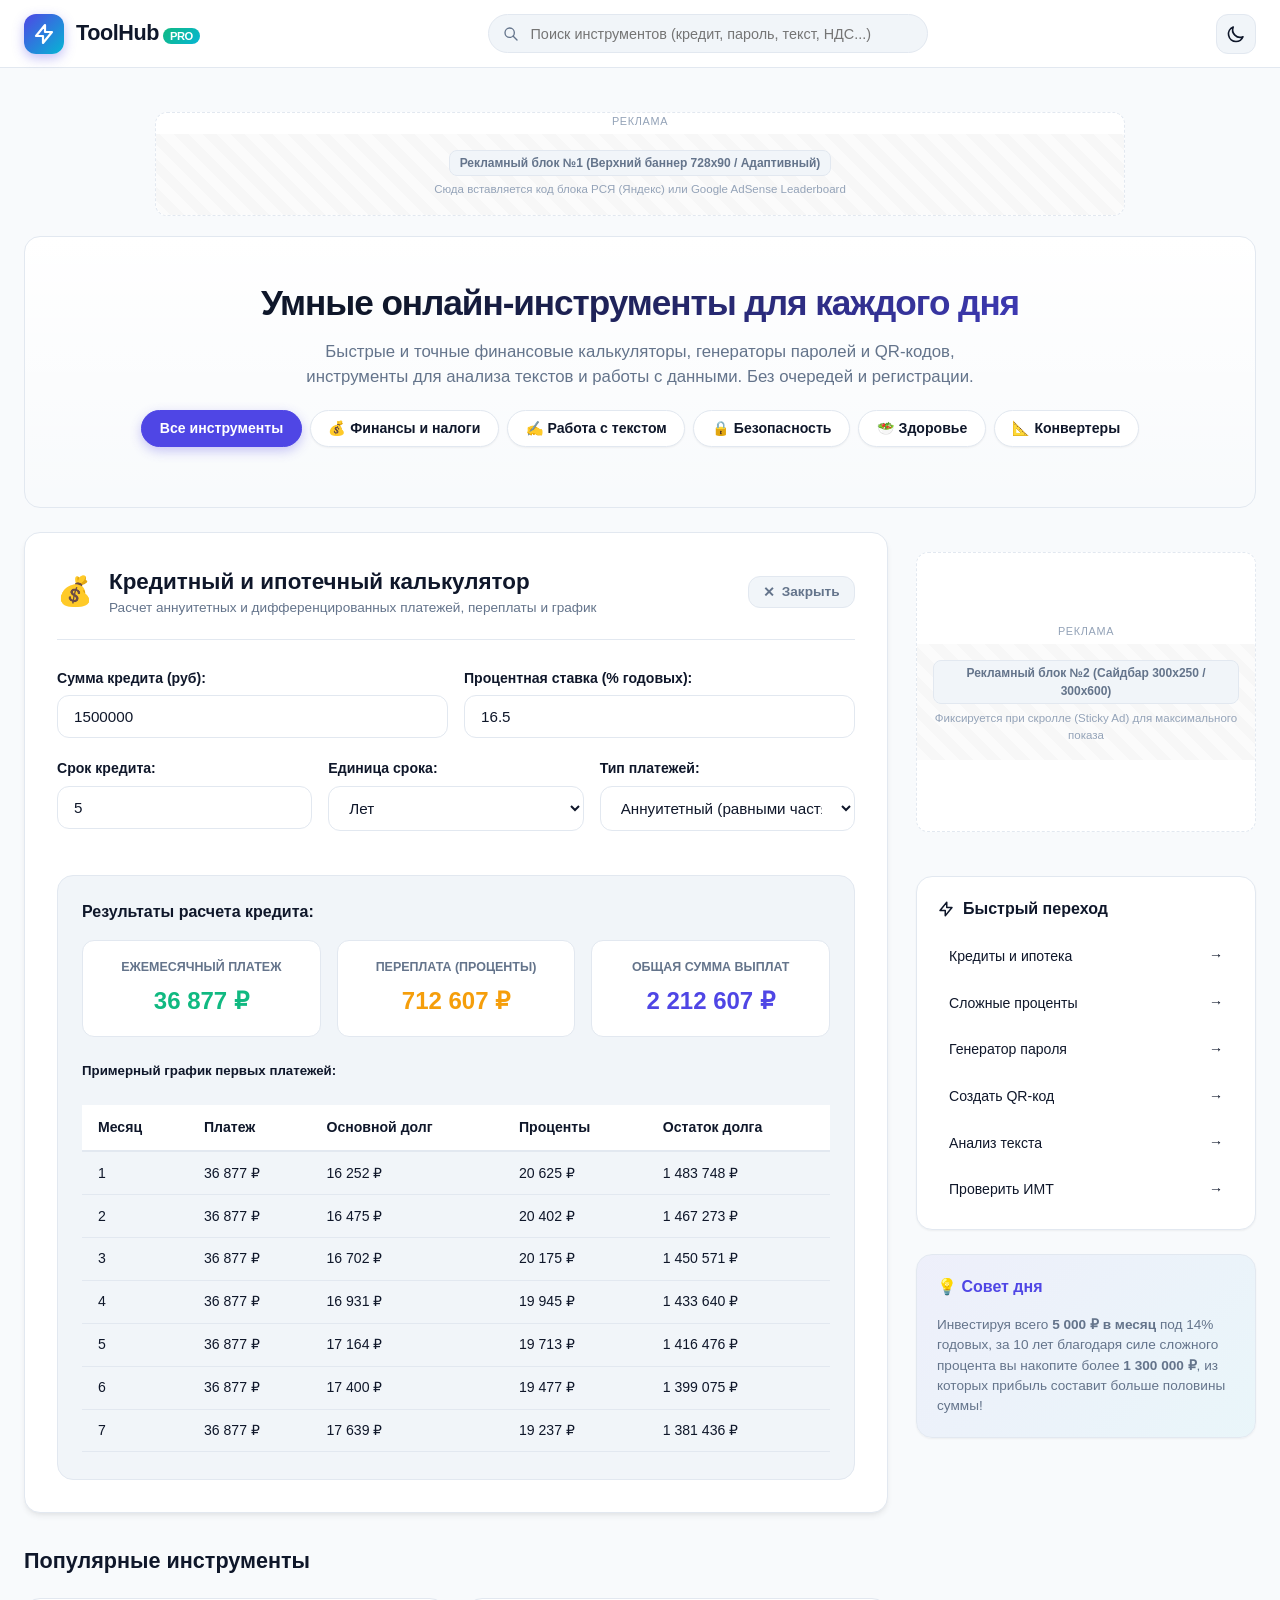
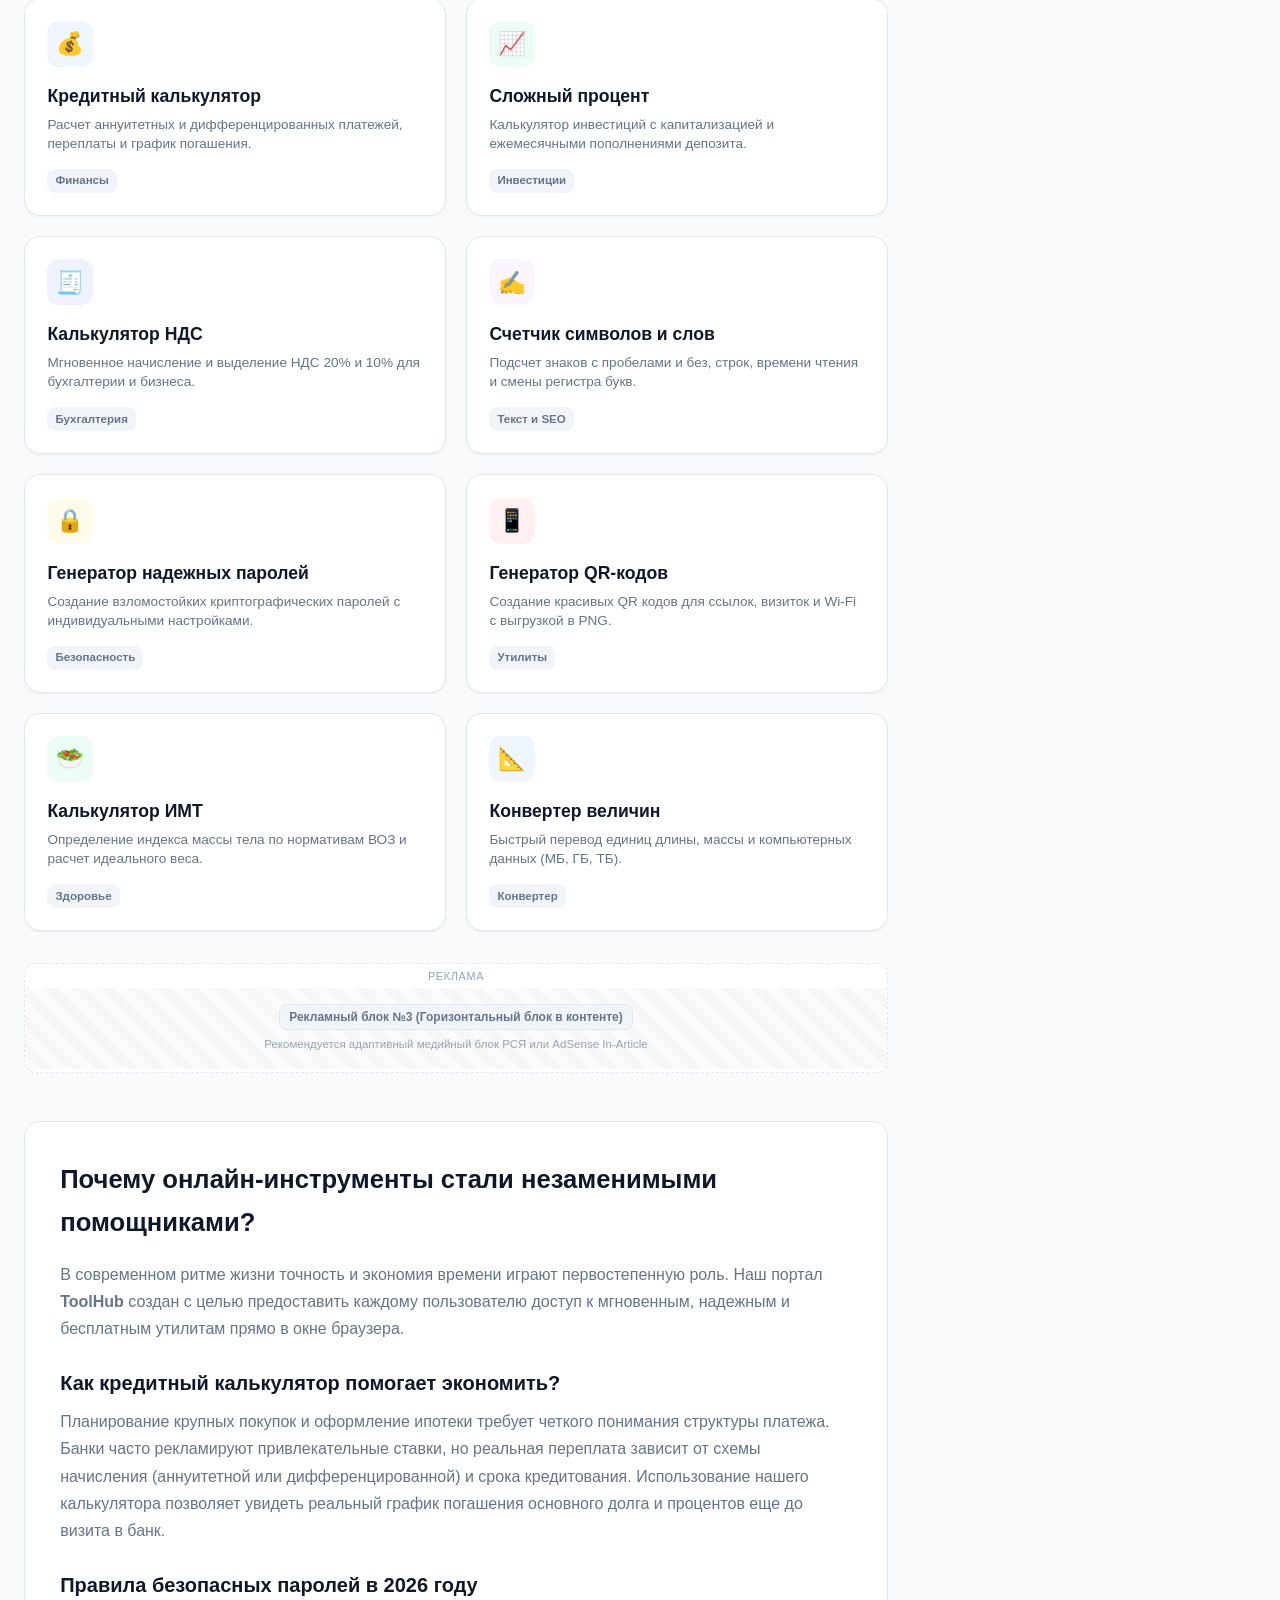
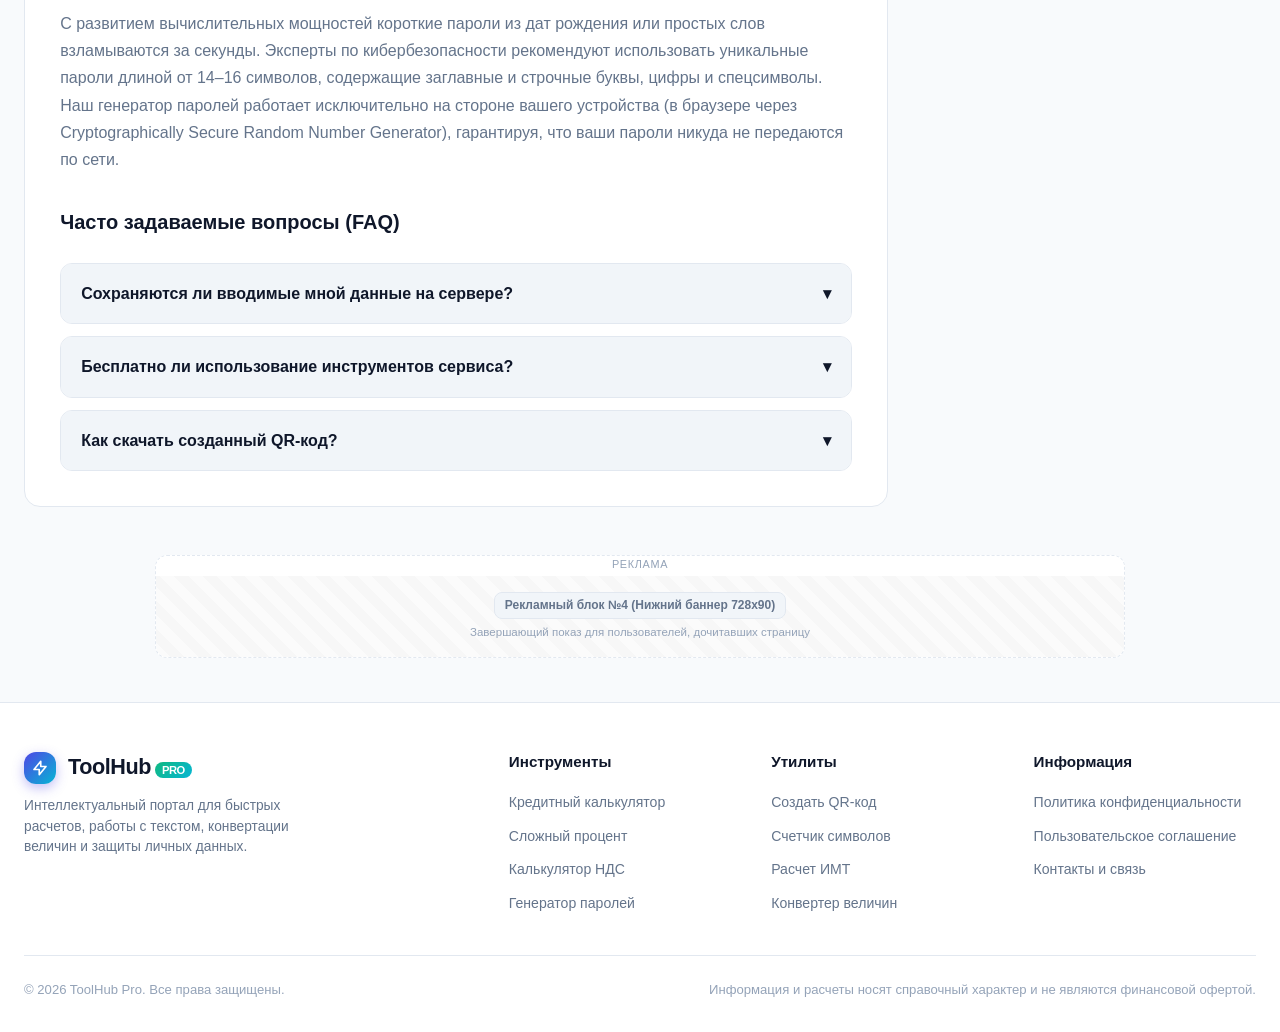
==== index.html @ 32dea30b "Initial commit: ToolHub Pro website" ====
<!DOCTYPE html>
<html lang="ru" data-theme="light">
<head>
  <meta charset="UTF-8">
  <meta name="viewport" content="width=device-width, initial-scale=1.0">
  <title>ToolHub — Полезные онлайн калькуляторы и инструменты бесплатно</title>
  <meta name="description" content="Универсальный портал бесплатных онлайн-инструментов: кредитный калькулятор, сложный процент, расчет НДС, генератор надежных паролей, QR-код онлайн, подсчет символов и слов, калькулятор ИМТ.">
  <meta name="keywords" content="онлайн калькулятор, кредитный калькулятор, генератор паролей, подсчет символов, qr код онлайн, расчет ндс, сложный процент">
  <link rel="canonical" href="https://yourdomain.com/">
  
  <!-- Open Graph / Соцсети -->
  <meta property="og:type" content="website">
  <meta property="og:title" content="ToolHub — Полезные онлайн калькуляторы и инструменты">
  <meta property="og:description" content="Все популярные инструменты и калькуляторы в одном месте. Быстро, точно и без рекламы на весь экран.">
  <meta property="og:url" content="https://yourdomain.com/">

  <!-- Стили -->
  <link rel="stylesheet" href="css/style.css">

  <!-- ======================================================================
       РЕКЛАМНЫЙ КОД (ВСТАВЛЯЕТСЯ В HEAD):
       Пример для Google AdSense:
       <script async src="https://pagead2.googlesyndication.com/pagead/js/adsbygoogle.js?client=ca-pub-XXXXXXXXXXXXXXXX" crossorigin="anonymous"></script>

       Пример для Рекламной сети Яндекса (РСЯ):
       <script>window.yaContextCb=window.yaContextCb||[]</script>
       <script src="https://yandex.ru/ads/system/context.js" async></script>
       ====================================================================== -->
</head>
<body>

  <!-- ======================================================================
       ШАПКА САЙТА (HEADER)
       ====================================================================== -->
  <header class="site-header">
    <div class="header-container">
      <a href="index.html" class="brand">
        <div class="brand-icon">
          <svg width="24" height="24" fill="none" stroke="currentColor" stroke-width="2.2" viewBox="0 0 24 24">
            <path stroke-linecap="round" stroke-linejoin="round" d="M13 10V3L4 14h7v7l9-11h-7z"/>
          </svg>
        </div>
        <div>ToolHub<span class="badge-pro">PRO</span></div>
      </a>

      <!-- Поисковая строка -->
      <div class="search-bar">
        <svg fill="none" stroke="currentColor" viewBox="0 0 24 24">
          <path stroke-linecap="round" stroke-linejoin="round" stroke-width="2" d="M21 21l-6-6m2-5a7 7 0 11-14 0 7 7 0 0114 0z"/>
        </svg>
        <input type="text" id="toolSearchInput" placeholder="Поиск инструментов (кредит, пароль, текст, НДС...)" aria-label="Поиск по инструментам">
      </div>

      <!-- Действия: переключатель тем -->
      <div class="header-actions">
        <button id="themeToggle" class="btn-icon" aria-label="Переключить тему оформления">
          <svg width="20" height="20" fill="none" stroke="currentColor" viewBox="0 0 24 24">
            <path stroke-linecap="round" stroke-linejoin="round" stroke-width="2" d="M20.354 15.354A9 9 0 018.646 3.646 9.003 9.003 0 0012 21a9.003 9.003 0 008.354-5.646z"/>
          </svg>
        </button>
      </div>
    </div>
  </header>

  <!-- ======================================================================
       ГЛАВНАЯ ОБЛАСТЬ
       ====================================================================== -->
  <main class="main-wrapper">

    <!-- ==================================================================
         РЕКЛАМНОЕ МЕСТО №1: ВЕРХНИЙ БАННЕР (LEADERBOARD 728x90 / АДАПТИВНЫЙ)
         Один из самых доходных баннеров для десктопа и планшетов
         ================================================================== -->
    <div class="ad-slot ad-leaderboard">
      <span class="ad-label">Реклама</span>
      <div class="ad-placeholder">
        <span class="ad-placeholder-badge">Рекламный блок №1 (Верхний баннер 728x90 / Адаптивный)</span>
        <small>Сюда вставляется код блока РСЯ (Яндекс) или Google AdSense Leaderboard</small>
        <!-- 
        ВСТАВЬТЕ ВАШ КОД БАННЕРА ЗДЕСЬ:
        Пример для РСЯ:
        <div id="yandex_rtb_R-A-123456-1"></div>
        <script>
        window.yaContextCb.push(()=>{
            Ya.Context.AdvManager.render({
                renderTo: 'yandex_rtb_R-A-123456-1',
                blockId: 'R-A-123456-1'
            })
        })
        </script>
        -->
      </div>
    </div>

    <!-- Приветственный блок -->
    <section class="hero-banner">
      <h1>Умные онлайн-инструменты для каждого дня</h1>
      <p>Быстрые и точные финансовые калькуляторы, генераторы паролей и QR-кодов, инструменты для анализа текстов и работы с данными. Без очередей и регистрации.</p>
      
      <!-- Фильтры по категориям -->
      <div class="category-nav">
        <button class="cat-pill active" data-cat="all">Все инструменты</button>
        <button class="cat-pill" data-cat="finance">💰 Финансы и налоги</button>
        <button class="cat-pill" data-cat="text">✍️ Работа с текстом</button>
        <button class="cat-pill" data-cat="security">🔒 Безопасность</button>
        <button class="cat-pill" data-cat="health">🥗 Здоровье</button>
        <button class="cat-pill" data-cat="converters">📐 Конвертеры</button>
      </div>
    </section>

    <!-- Основная сетка: Контентная часть + Сайдбар -->
    <div class="layout-grid">
      
      <!-- Левая колонка: Каталог инструментов и активный рабочий экран -->
      <section class="content-column">

        <!-- ==============================================================
             РАБОЧАЯ ОБЛАСТЬ АКТИВНОГО ИНСТРУМЕНТА (ИНТЕРАКТИВНЫЙ ВИДЖЕТ)
             ============================================================== -->
        <div id="activeToolWorkspace" class="active-tool-workspace">
          <div class="workspace-header">
            <div class="workspace-title-group">
              <span id="activeToolIcon" style="font-size: 1.8rem;">⚙️</span>
              <div>
                <h2 id="activeToolTitle" style="font-size: 1.4rem; font-weight: 800;">Интерактивный инструмент</h2>
                <p id="activeToolSubtitle" style="font-size: 0.85rem; color: var(--text-muted);">Внесите параметры для мгновенного расчета</p>
              </div>
            </div>
            <button id="btnCloseTool" class="btn-close-tool" title="Закрыть панель">
              <span>✕</span> Закрыть
            </button>
          </div>

          <!-- ВИД 1: Кредитный и ипотечный калькулятор -->
          <div id="view-loan" class="tool-view" style="display: none;">
            <form id="loanForm" onsubmit="return false;">
              <div class="input-row">
                <div class="form-group">
                  <label class="form-label" for="loanAmount">Сумма кредита (руб):</label>
                  <input type="number" id="loanAmount" class="form-input" value="1500000" min="10000" step="10000">
                </div>
                <div class="form-group">
                  <label class="form-label" for="loanRate">Процентная ставка (% годовых):</label>
                  <input type="number" id="loanRate" class="form-input" value="16.5" min="0.1" max="100" step="0.1">
                </div>
              </div>
              <div class="input-row">
                <div class="form-group">
                  <label class="form-label" for="loanTerm">Срок кредита:</label>
                  <input type="number" id="loanTerm" class="form-input" value="5" min="1" max="50">
                </div>
                <div class="form-group">
                  <label class="form-label" for="loanTermType">Единица срока:</label>
                  <select id="loanTermType" class="form-select">
                    <option value="years">Лет</option>
                    <option value="months">Месяцев</option>
                  </select>
                </div>
                <div class="form-group">
                  <label class="form-label" for="loanType">Тип платежей:</label>
                  <select id="loanType" class="form-select">
                    <option value="annuity">Аннуитетный (равными частями)</option>
                    <option value="diff">Дифференцированный (на убывание)</option>
                  </select>
                </div>
              </div>
            </form>

            <div class="result-box">
              <h4 style="font-weight: 700;">Результаты расчета кредита:</h4>
              <div class="result-stat-grid">
                <div class="stat-card">
                  <div class="stat-label">Ежемесячный платеж</div>
                  <div class="stat-value highlight-green" id="loanResMonthly">0 ₽</div>
                </div>
                <div class="stat-card">
                  <div class="stat-label">Переплата (проценты)</div>
                  <div class="stat-value highlight-amber" id="loanResOverpayment">0 ₽</div>
                </div>
                <div class="stat-card">
                  <div class="stat-label">Общая сумма выплат</div>
                  <div class="stat-value" id="loanResTotal">0 ₽</div>
                </div>
              </div>

              <!-- Таблица графика выплат -->
              <h5 style="margin-top: 1.5rem; font-weight: 700;">Примерный график первых платежей:</h5>
              <div class="table-responsive">
                <table class="custom-table">
                  <thead>
                    <tr>
                      <th>Месяц</th>
                      <th>Платеж</th>
                      <th>Основной долг</th>
                      <th>Проценты</th>
                      <th>Остаток долга</th>
                    </tr>
                  </thead>
                  <tbody id="loanScheduleBody"></tbody>
                </table>
              </div>
            </div>
          </div>

          <!-- ВИД 2: Калькулятор сложного процента -->
          <div id="view-compound" class="tool-view" style="display: none;">
            <form id="compoundForm" onsubmit="return false;">
              <div class="input-row">
                <div class="form-group">
                  <label class="form-label" for="compInitial">Начальный депозит (руб):</label>
                  <input type="number" id="compInitial" class="form-input" value="100000" min="0" step="5000">
                </div>
                <div class="form-group">
                  <label class="form-label" for="compMonthly">Ежемесячное пополнение (руб):</label>
                  <input type="number" id="compMonthly" class="form-input" value="10000" min="0" step="1000">
                </div>
              </div>
              <div class="input-row">
                <div class="form-group">
                  <label class="form-label" for="compRate">Доходность (% годовых):</label>
                  <input type="number" id="compRate" class="form-input" value="14" min="0.1" max="100" step="0.5">
                </div>
                <div class="form-group">
                  <label class="form-label" for="compYears">Срок инвестирования (лет):</label>
                  <input type="number" id="compYears" class="form-input" value="5" min="1" max="40">
                </div>
              </div>
            </form>

            <div class="result-box">
              <h4 style="font-weight: 700;">Прогноз роста капитала:</h4>
              <div class="result-stat-grid">
                <div class="stat-card">
                  <div class="stat-label">Итоговый капитал</div>
                  <div class="stat-value highlight-green" id="compResTotal">0 ₽</div>
                </div>
                <div class="stat-card">
                  <div class="stat-label">Вложено своих денег</div>
                  <div class="stat-value" id="compResInvested">0 ₽</div>
                </div>
                <div class="stat-card">
                  <div class="stat-label">Доход от процентов</div>
                  <div class="stat-value highlight-amber" id="compResInterest">0 ₽</div>
                </div>
              </div>
            </div>
          </div>

          <!-- ВИД 3: Калькулятор НДС -->
          <div id="view-vat" class="tool-view" style="display: none;">
            <form id="vatForm" onsubmit="return false;">
              <div class="input-row">
                <div class="form-group">
                  <label class="form-label" for="vatAmount">Сумма (руб):</label>
                  <input type="number" id="vatAmount" class="form-input" value="100000" min="1" step="1000">
                </div>
                <div class="form-group">
                  <label class="form-label" for="vatRate">Ставка НДС:</label>
                  <select id="vatRate" class="form-select">
                    <option value="20">20% (Стандартная ставка в РФ)</option>
                    <option value="10">10% (Льготная ставка)</option>
                  </select>
                </div>
              </div>
              <div class="checkbox-group">
                <label class="custom-checkbox">
                  <input type="radio" name="vatMode" value="add" checked> Начислить НДС на сумму
                </label>
                <label class="custom-checkbox">
                  <input type="radio" name="vatMode" value="extract"> Выделить НДС из суммы
                </label>
              </div>
            </form>

            <div class="result-box">
              <h4 style="font-weight: 700;">Расчет НДС:</h4>
              <div class="result-stat-grid">
                <div class="stat-card">
                  <div class="stat-label">Сумма НДС</div>
                  <div class="stat-value highlight-amber" id="vatResVat">0 ₽</div>
                </div>
                <div class="stat-card">
                  <div class="stat-label">Сумма без НДС</div>
                  <div class="stat-value" id="vatResNet">0 ₽</div>
                </div>
                <div class="stat-card">
                  <div class="stat-label">Итого с НДС</div>
                  <div class="stat-value highlight-green" id="vatResGross">0 ₽</div>
                </div>
              </div>
            </div>
          </div>

          <!-- ВИД 4: Анализ и форматирование текста -->
          <div id="view-text" class="tool-view" style="display: none;">
            <div class="form-group">
              <label class="form-label" for="textInput">Введите или вставьте текст:</label>
              <textarea id="textInput" class="form-textarea" rows="7" placeholder="Начните печатать или вставьте любой текст для подсчета символов, слов и анализа..."></textarea>
            </div>
            <div style="display: flex; gap: 0.5rem; flex-wrap: wrap; margin-bottom: 1.25rem;">
              <button class="btn-secondary" id="btnTextUpper">В ВЕРХНИЙ РЕГИСТР</button>
              <button class="btn-secondary" id="btnTextLower">в нижний регистр</button>
              <button class="btn-secondary" id="btnTextCapitalize">С Заглавной Буквы</button>
              <button class="btn-secondary" id="btnTextClean">Удалить лишние пробелы</button>
              <button class="btn-primary" id="btnTextCopy">Копировать текст</button>
            </div>

            <div class="result-box">
              <h4 style="font-weight: 700;">Статистика текста в реальном времени:</h4>
              <div class="result-stat-grid">
                <div class="stat-card">
                  <div class="stat-label">Символов (с пробелами)</div>
                  <div class="stat-value" id="statChars">0</div>
                </div>
                <div class="stat-card">
                  <div class="stat-label">Символов (без пробелов)</div>
                  <div class="stat-value highlight-green" id="statCharsNoSpace">0</div>
                </div>
                <div class="stat-card">
                  <div class="stat-label">Количество слов</div>
                  <div class="stat-value highlight-amber" id="statWords">0</div>
                </div>
                <div class="stat-card">
                  <div class="stat-label">Количество строк</div>
                  <div class="stat-value" id="statLines">0</div>
                </div>
                <div class="stat-card">
                  <div class="stat-label">Предложений</div>
                  <div class="stat-value" id="statSentences">0</div>
                </div>
                <div class="stat-card">
                  <div class="stat-label">Время на чтение</div>
                  <div class="stat-value" id="statReadTime">0 мин</div>
                </div>
              </div>
            </div>
          </div>

          <!-- ВИД 5: Генератор безопасных паролей -->
          <div id="view-password" class="tool-view" style="display: none;">
            <div class="form-group">
              <label class="form-label">Длина пароля: <span id="passLengthVal" style="font-weight: 800; color: var(--primary);">16</span> символов</label>
              <input type="range" id="passLength" class="form-range" min="6" max="32" value="16">
            </div>

            <div class="checkbox-group" id="passOptions">
              <label class="custom-checkbox">
                <input type="checkbox" id="passUpper" checked> Прописные буквы (A-Z)
              </label>
              <label class="custom-checkbox">
                <input type="checkbox" id="passLower" checked> Строчные буквы (a-z)
              </label>
              <label class="custom-checkbox">
                <input type="checkbox" id="passDigits" checked> Цифры (0-9)
              </label>
              <label class="custom-checkbox">
                <input type="checkbox" id="passSymbols" checked> Спецсимволы (!@#$%^&*)
              </label>
              <label class="custom-checkbox">
                <input type="checkbox" id="passAvoidSimilar" checked> Исключать похожие (0, O, l, 1, I)
              </label>
            </div>

            <div class="form-group" style="margin-top: 1.5rem;">
              <label class="form-label">Сгенерированный пароль:</label>
              <div style="display: flex; gap: 0.5rem;">
                <input type="text" id="passResult" class="form-input" readonly style="font-family: var(--font-mono); font-size: 1.1rem; font-weight: 700; letter-spacing: 0.05em;">
                <button class="btn-primary" id="btnCopyPass" title="Копировать">Копировать</button>
                <button class="btn-secondary" id="btnGeneratePass" title="Обновить">↻ Новый</button>
              </div>
              <div class="password-strength-bar">
                <div id="passStrengthFill" class="password-strength-fill"></div>
              </div>
              <div id="passStrengthText" style="font-size: 0.8rem; font-weight: 600; margin-top: 0.35rem; color: var(--accent-green);">Очень надежный пароль</div>
            </div>
          </div>

          <!-- ВИД 6: Генератор QR-кодов -->
          <div id="view-qr" class="tool-view" style="display: none;">
            <div class="form-group">
              <label class="form-label" for="qrText">Текст или ссылка (URL) для QR-кода:</label>
              <input type="text" id="qrText" class="form-input" value="https://google.com" placeholder="https://ваш-сайт.рф или любой текст">
            </div>
            <div class="input-row">
              <div class="form-group">
                <label class="form-label" for="qrColor">Цвет кода:</label>
                <input type="color" id="qrColor" class="form-input" value="#0f172a" style="height: 44px; padding: 4px; cursor: pointer;">
              </div>
              <div class="form-group">
                <label class="form-label" for="qrBg">Цвет фона:</label>
                <input type="color" id="qrBg" class="form-input" value="#ffffff" style="height: 44px; padding: 4px; cursor: pointer;">
              </div>
            </div>

            <div class="qr-preview-box">
              <canvas id="qrCanvas"></canvas>
              <div style="margin-top: 1rem;">
                <button class="btn-primary" id="btnDownloadQr">⬇ Скачать QR-код (PNG)</button>
              </div>
            </div>
          </div>

          <!-- ВИД 7: Калькулятор ИМТ -->
          <div id="view-bmi" class="tool-view" style="display: none;">
            <div class="input-row">
              <div class="form-group">
                <label class="form-label" for="bmiHeight">Рост (в сантиметрах):</label>
                <input type="number" id="bmiHeight" class="form-input" value="175" min="100" max="250">
              </div>
              <div class="form-group">
                <label class="form-label" for="bmiWeight">Вес (в килограммах):</label>
                <input type="number" id="bmiWeight" class="form-input" value="70" min="30" max="300">
              </div>
            </div>

            <div class="result-box">
              <h4 style="font-weight: 700;">Результаты оценки массы тела (ВОЗ):</h4>
              <div class="result-stat-grid">
                <div class="stat-card">
                  <div class="stat-label">Индекс массы тела (ИМТ)</div>
                  <div class="stat-value highlight-green" id="bmiResValue">22.9</div>
                </div>
                <div class="stat-card">
                  <div class="stat-label">Категория веса</div>
                  <div class="stat-value" id="bmiResStatus" style="font-size: 1.15rem;">Нормальный вес</div>
                </div>
                <div class="stat-card">
                  <div class="stat-label">Рекомендуемый здоровый диапазон</div>
                  <div class="stat-value" id="bmiResRange" style="font-size: 1.15rem; color: var(--text-main);">56.7 — 76.3 кг</div>
                </div>
              </div>
            </div>
          </div>

          <!-- ВИД 8: Конвертер величин -->
          <div id="view-converter" class="tool-view" style="display: none;">
            <div class="form-group">
              <label class="form-label" for="unitType">Тип величины:</label>
              <select id="unitType" class="form-select">
                <option value="length">Длина и расстояние</option>
                <option value="weight">Масса и вес</option>
                <option value="data">Цифровые данные (байты, МБ, ГБ)</option>
              </select>
            </div>
            <div class="input-row">
              <div class="form-group">
                <label class="form-label" for="unitValInput">Исходное значение:</label>
                <input type="number" id="unitValInput" class="form-input" value="100" step="any">
              </div>
              <div class="form-group">
                <label class="form-label" for="unitFrom">Из единицы:</label>
                <select id="unitFrom" class="form-select"></select>
              </div>
              <div class="form-group">
                <label class="form-label" for="unitTo">В единицу:</label>
                <select id="unitTo" class="form-select"></select>
              </div>
              <div class="form-group">
                <label class="form-label" for="unitValOutput">Результат перевода:</label>
                <input type="text" id="unitValOutput" class="form-input" readonly style="font-weight: 800; color: var(--primary);">
              </div>
            </div>
          </div>

        </div>

        <!-- КАТАЛОГ ВСЕХ ДОСТУПНЫХ ИНСТРУМЕНТОВ -->
        <h2 style="font-size: 1.35rem; font-weight: 800; margin-bottom: 1.25rem;">Популярные инструменты</h2>
        
        <div class="tools-grid">

          <!-- Карточка 1: Кредитный калькулятор -->
          <div class="tool-card" data-cat="finance" data-tool="loan">
            <div class="tool-card-icon icon-blue">💰</div>
            <h3>Кредитный калькулятор</h3>
            <p>Расчет аннуитетных и дифференцированных платежей, переплаты и график погашения.</p>
            <span class="badge">Финансы</span>
          </div>

          <!-- Карточка 2: Сложный процент -->
          <div class="tool-card" data-cat="finance" data-tool="compound">
            <div class="tool-card-icon icon-green">📈</div>
            <h3>Сложный процент</h3>
            <p>Калькулятор инвестиций с капитализацией и ежемесячными пополнениями депозита.</p>
            <span class="badge">Инвестиции</span>
          </div>

          <!-- Карточка 3: Расчет НДС -->
          <div class="tool-card" data-cat="finance" data-tool="vat">
            <div class="tool-card-icon icon-indigo">🧾</div>
            <h3>Калькулятор НДС</h3>
            <p>Мгновенное начисление и выделение НДС 20% и 10% для бухгалтерии и бизнеса.</p>
            <span class="badge">Бухгалтерия</span>
          </div>

          <!-- Карточка 4: Анализ текста -->
          <div class="tool-card" data-cat="text" data-tool="text">
            <div class="tool-card-icon icon-purple">✍️</div>
            <h3>Счетчик символов и слов</h3>
            <p>Подсчет знаков с пробелами и без, строк, времени чтения и смены регистра букв.</p>
            <span class="badge">Текст и SEO</span>
          </div>

          <!-- Карточка 5: Генератор паролей -->
          <div class="tool-card" data-cat="security" data-tool="password">
            <div class="tool-card-icon icon-amber">🔒</div>
            <h3>Генератор надежных паролей</h3>
            <p>Создание взломостойких криптографических паролей с индивидуальными настройками.</p>
            <span class="badge">Безопасность</span>
          </div>

          <!-- Карточка 6: QR-код генератор -->
          <div class="tool-card" data-cat="security" data-tool="qr">
            <div class="tool-card-icon icon-rose">📱</div>
            <h3>Генератор QR-кодов</h3>
            <p>Создание красивых QR кодов для ссылок, визиток и Wi-Fi с выгрузкой в PNG.</p>
            <span class="badge">Утилиты</span>
          </div>

          <!-- Карточка 7: Калькулятор ИМТ -->
          <div class="tool-card" data-cat="health" data-tool="bmi">
            <div class="tool-card-icon icon-green">🥗</div>
            <h3>Калькулятор ИМТ</h3>
            <p>Определение индекса массы тела по нормативам ВОЗ и расчет идеального веса.</p>
            <span class="badge">Здоровье</span>
          </div>

          <!-- Карточка 8: Конвертер величин -->
          <div class="tool-card" data-cat="converters" data-tool="converter">
            <div class="tool-card-icon icon-blue">📐</div>
            <h3>Конвертер величин</h3>
            <p>Быстрый перевод единиц длины, массы и компьютерных данных (МБ, ГБ, ТБ).</p>
            <span class="badge">Конвертер</span>
          </div>

        </div>

        <!-- ==============================================================
             РЕКЛАМНОЕ МЕСТО №3: ВНУТРИКОНТЕНТНЫЙ БАННЕР (IN-CONTENT)
             Показывается прямо под списком инструментов
             ============================================================== -->
        <div class="ad-slot ad-incontent">
          <span class="ad-label">Реклама</span>
          <div class="ad-placeholder">
            <span class="ad-placeholder-badge">Рекламный блок №3 (Горизонтальный блок в контенте)</span>
            <small>Рекомендуется адаптивный медийный блок РСЯ или AdSense In-Article</small>
            <!-- ВСТАВЬТЕ КОД РЕКЛАМЫ ЗДЕСЬ -->
          </div>
        </div>

        <!-- ==============================================================
             SEO-СТАТЬИ И FAQ (НЕОБХОДИМЫ ДЛЯ ПРОХОЖДЕНИЯ МОДЕРАЦИИ В РСЯ / ADSENSE)
             ============================================================== -->
        <article class="seo-content-section">
          <h2>Почему онлайн-инструменты стали незаменимыми помощниками?</h2>
          <p>В современном ритме жизни точность и экономия времени играют первостепенную роль. Наш портал <strong>ToolHub</strong> создан с целью предоставить каждому пользователю доступ к мгновенным, надежным и бесплатным утилитам прямо в окне браузера.</p>

          <h3>Как кредитный калькулятор помогает экономить?</h3>
          <p>Планирование крупных покупок и оформление ипотеки требует четкого понимания структуры платежа. Банки часто рекламируют привлекательные ставки, но реальная переплата зависит от схемы начисления (аннуитетной или дифференцированной) и срока кредитования. Использование нашего калькулятора позволяет увидеть реальный график погашения основного долга и процентов еще до визита в банк.</p>

          <h3>Правила безопасных паролей в 2026 году</h3>
          <p>С развитием вычислительных мощностей короткие пароли из дат рождения или простых слов взламываются за секунды. Эксперты по кибербезопасности рекомендуют использовать уникальные пароли длиной от 14–16 символов, содержащие заглавные и строчные буквы, цифры и спецсимволы. Наш генератор паролей работает исключительно на стороне вашего устройства (в браузере через Cryptographically Secure Random Number Generator), гарантируя, что ваши пароли никуда не передаются по сети.</p>

          <!-- Часто задаваемые вопросы (FAQ) -->
          <h3 style="margin-top: 2rem;">Часто задаваемые вопросы (FAQ)</h3>
          <div class="faq-list">
            <div class="faq-item">
              <div class="faq-question">
                <span>Сохраняются ли вводимые мной данные на сервере?</span>
                <span>▾</span>
              </div>
              <div class="faq-answer">
                Нет. Все калькуляторы и утилиты работают полностью на стороне вашего браузера с использованием JavaScript. Никакие введенные суммы, пароли или тексты не отправляются на наши серверы.
              </div>
            </div>

            <div class="faq-item">
              <div class="faq-question">
                <span>Бесплатно ли использование инструментов сервиса?</span>
                <span>▾</span>
              </div>
              <div class="faq-answer">
                Да, портал ToolHub на 100% бесплатен для всех пользователей без скрытых комиссий, подписок и ограничений по количеству расчетов.
              </div>
            </div>

            <div class="faq-item">
              <div class="faq-question">
                <span>Как скачать созданный QR-код?</span>
                <span>▾</span>
              </div>
              <div class="faq-answer">
                После ввода текста или ссылки в генераторе QR-кода нажмите на кнопку «Скачать QR-код (PNG)», и файл высокого разрешения моментально сохранится на ваше устройство.
              </div>
            </div>
          </div>
        </article>

      </section>

      <!-- Правая колонка: Липкий сайдбар с рекламой и виджетами -->
      <aside class="sidebar">

        <!-- ==============================================================
             РЕКЛАМНОЕ МЕСТО №2: САЙДБАР (STICKY 300x250 / 300x600)
             Самый кликабельный и прибыльный формат баннера
             ============================================================== -->
        <div class="ad-slot ad-sidebar">
          <span class="ad-label">Реклама</span>
          <div class="ad-placeholder">
            <span class="ad-placeholder-badge">Рекламный блок №2 (Сайдбар 300x250 / 300x600)</span>
            <small>Фиксируется при скролле (Sticky Ad) для максимального показа</small>
            <!-- ВСТАВЬТЕ КОД РЕКЛАМЫ ЗДЕСЬ -->
          </div>
        </div>

        <!-- Виджет быстрых ссылок -->
        <div class="sidebar-card">
          <h4>
            <svg width="18" height="18" fill="none" stroke="currentColor" viewBox="0 0 24 24">
              <path stroke-linecap="round" stroke-linejoin="round" stroke-width="2" d="M13 10V3L4 14h7v7l9-11h-7z"/>
            </svg>
            Быстрый переход
          </h4>
          <ul class="quick-links-list">
            <li><a href="javascript:void(0)" onclick="openTool('loan')">Кредиты и ипотека <span>→</span></a></li>
            <li><a href="javascript:void(0)" onclick="openTool('compound')">Сложные проценты <span>→</span></a></li>
            <li><a href="javascript:void(0)" onclick="openTool('password')">Генератор пароля <span>→</span></a></li>
            <li><a href="javascript:void(0)" onclick="openTool('qr')">Создать QR-код <span>→</span></a></li>
            <li><a href="javascript:void(0)" onclick="openTool('text')">Анализ текста <span>→</span></a></li>
            <li><a href="javascript:void(0)" onclick="openTool('bmi')">Проверить ИМТ <span>→</span></a></li>
          </ul>
        </div>

        <!-- Виджет полезного совета -->
        <div class="sidebar-card" style="background: linear-gradient(135deg, rgba(79,70,229,0.06), rgba(6,182,212,0.06));">
          <h4 style="color: var(--primary);">
            💡 Совет дня
          </h4>
          <p style="font-size: 0.85rem; color: var(--text-muted); line-height: 1.5;">
            Инвестируя всего <strong>5 000 ₽ в месяц</strong> под 14% годовых, за 10 лет благодаря силе сложного процента вы накопите более <strong>1 300 000 ₽</strong>, из которых прибыль составит больше половины суммы!
          </p>
        </div>

      </aside>

    </div>

    <!-- ==================================================================
         РЕКЛАМНОЕ МЕСТО №4: НИЖНИЙ БАННЕР ПЕРЕД ФУТЕРОМ
         ================================================================== -->
    <div class="ad-slot ad-leaderboard" style="margin-top: 3rem;">
      <span class="ad-label">Реклама</span>
      <div class="ad-placeholder">
        <span class="ad-placeholder-badge">Рекламный блок №4 (Нижний баннер 728x90)</span>
        <small>Завершающий показ для пользователей, дочитавших страницу</small>
        <!-- ВСТАВЬТЕ КОД РЕКЛАМЫ ЗДЕСЬ -->
      </div>
    </div>

  </main>

  <!-- ======================================================================
       ПОДВАЛ САЙТА (FOOTER)
       ====================================================================== -->
  <footer class="site-footer">
    <div class="footer-container">
      <div class="footer-col">
        <div class="brand" style="margin-bottom: 0.75rem;">
          <div class="brand-icon" style="width: 32px; height: 32px;">
            <svg width="18" height="18" fill="none" stroke="currentColor" stroke-width="2.2" viewBox="0 0 24 24">
              <path stroke-linecap="round" stroke-linejoin="round" d="M13 10V3L4 14h7v7l9-11h-7z"/>
            </svg>
          </div>
          <div>ToolHub<span class="badge-pro">PRO</span></div>
        </div>
        <p style="font-size: 0.86rem; color: var(--text-muted); max-width: 320px;">
          Интеллектуальный портал для быстрых расчетов, работы с текстом, конвертации величин и защиты личных данных.
        </p>
      </div>

      <div class="footer-col">
        <h5>Инструменты</h5>
        <ul class="footer-links">
          <li><a href="javascript:void(0)" onclick="openTool('loan')">Кредитный калькулятор</a></li>
          <li><a href="javascript:void(0)" onclick="openTool('compound')">Сложный процент</a></li>
          <li><a href="javascript:void(0)" onclick="openTool('vat')">Калькулятор НДС</a></li>
          <li><a href="javascript:void(0)" onclick="openTool('password')">Генератор паролей</a></li>
        </ul>
      </div>

      <div class="footer-col">
        <h5>Утилиты</h5>
        <ul class="footer-links">
          <li><a href="javascript:void(0)" onclick="openTool('qr')">Создать QR-код</a></li>
          <li><a href="javascript:void(0)" onclick="openTool('text')">Счетчик символов</a></li>
          <li><a href="javascript:void(0)" onclick="openTool('bmi')">Расчет ИМТ</a></li>
          <li><a href="javascript:void(0)" onclick="openTool('converter')">Конвертер величин</a></li>
        </ul>
      </div>

      <div class="footer-col">
        <h5>Информация</h5>
        <ul class="footer-links">
          <li><a href="privacy.html">Политика конфиденциальности</a></li>
          <li><a href="terms.html">Пользовательское соглашение</a></li>
          <li><a href="contact.html">Контакты и связь</a></li>
        </ul>
      </div>
    </div>

    <div class="footer-bottom">
      <div>© 2026 ToolHub Pro. Все права защищены.</div>
      <div>Информация и расчеты носят справочный характер и не являются финансовой офертой.</div>
    </div>
  </footer>

  <!-- Скрипты сайта -->
  <script src="js/app.js"></script>
</body>
</html>
---- css/style.css ----
/* ==========================================================================
   ToolHub Pro - Главные стили портала полезных онлайн-инструментов
   Оптимизировано для высокой скорости загрузки, SEO и рекламных сетей (РСЯ, AdSense)
   ========================================================================== */

:root {
  --primary: #4f46e5;
  --primary-hover: #4338ca;
  --primary-light: #eef2ff;
  --primary-dark: #3730a3;
  --accent: #06b6d4;
  --accent-green: #10b981;
  --accent-amber: #f59e0b;
  --accent-red: #ef4444;

  --bg-main: #f8fafc;
  --bg-card: #ffffff;
  --bg-subtle: #f1f5f9;
  --bg-input: #ffffff;
  --border: #e2e8f0;
  --border-focus: #818cf8;

  --text-main: #0f172a;
  --text-muted: #64748b;
  --text-light: #94a3b8;

  --shadow-sm: 0 1px 2px 0 rgb(0 0 0 / 0.05);
  --shadow-md: 0 4px 6px -1px rgb(0 0 0 / 0.07), 0 2px 4px -2px rgb(0 0 0 / 0.05);
  --shadow-lg: 0 10px 15px -3px rgb(0 0 0 / 0.08), 0 4px 6px -4px rgb(0 0 0 / 0.05);
  --shadow-xl: 0 20px 25px -5px rgb(0 0 0 / 0.1), 0 8px 10px -6px rgb(0 0 0 / 0.08);

  --radius-sm: 8px;
  --radius-md: 12px;
  --radius-lg: 16px;
  --radius-full: 9999px;

  --transition: all 0.2s cubic-bezier(0.4, 0, 0.2, 1);
  --font-sans: 'Inter', -apple-system, BlinkMacSystemFont, "Segoe UI", Roboto, "Helvetica Neue", Arial, sans-serif;
  --font-mono: ui-monospace, SFMono-Regular, Menlo, Monaco, Consolas, "Liberation Mono", monospace;
}

[data-theme="dark"] {
  --bg-main: #0b0f19;
  --bg-card: #131b2e;
  --bg-subtle: #1c2640;
  --bg-input: #172138;
  --border: #233152;
  --border-focus: #6366f1;

  --text-main: #f8fafc;
  --text-muted: #94a3b8;
  --text-light: #64748b;

  --primary-light: #1e1b4b;
  --shadow-sm: 0 1px 2px 0 rgb(0 0 0 / 0.5);
  --shadow-md: 0 4px 6px -1px rgb(0 0 0 / 0.4);
  --shadow-lg: 0 10px 15px -3px rgb(0 0 0 / 0.5);
}

*, *::before, *::after {
  box-sizing: border-box;
  margin: 0;
  padding: 0;
}

body {
  font-family: var(--font-sans);
  background-color: var(--bg-main);
  color: var(--text-main);
  line-height: 1.5;
  -webkit-font-smoothing: antialiased;
  min-height: 100vh;
  display: flex;
  flex-direction: column;
}

/* --------------------------------------------------------------------------
   Шапка (Header)
   -------------------------------------------------------------------------- */
.site-header {
  background: var(--bg-card);
  border-bottom: 1px solid var(--border);
  position: sticky;
  top: 0;
  z-index: 50;
  backdrop-filter: blur(12px);
}

.header-container {
  max-width: 1360px;
  margin: 0 auto;
  padding: 0.85rem 1.5rem;
  display: flex;
  align-items: center;
  justify-content: space-between;
  gap: 1.5rem;
}

.brand {
  display: flex;
  align-items: center;
  gap: 0.75rem;
  text-decoration: none;
  color: var(--text-main);
  font-weight: 800;
  font-size: 1.35rem;
  letter-spacing: -0.02em;
}

.brand-icon {
  width: 40px;
  height: 40px;
  background: linear-gradient(135deg, var(--primary), var(--accent));
  color: white;
  border-radius: var(--radius-md);
  display: flex;
  align-items: center;
  justify-content: center;
  box-shadow: 0 4px 12px rgba(79, 70, 229, 0.35);
}

.brand span.badge-pro {
  font-size: 0.7rem;
  font-weight: 700;
  background: linear-gradient(135deg, #10b981, #06b6d4);
  color: #fff;
  padding: 2px 7px;
  border-radius: var(--radius-full);
  text-transform: uppercase;
  margin-left: 4px;
}

.search-bar {
  flex: 1;
  max-width: 440px;
  position: relative;
}

.search-bar input {
  width: 100%;
  padding: 0.65rem 1rem 0.65rem 2.6rem;
  border-radius: var(--radius-full);
  border: 1px solid var(--border);
  background: var(--bg-subtle);
  color: var(--text-main);
  font-size: 0.9rem;
  transition: var(--transition);
}

.search-bar input:focus {
  outline: none;
  border-color: var(--border-focus);
  background: var(--bg-input);
  box-shadow: 0 0 0 3px rgba(99, 102, 241, 0.15);
}

.search-bar svg {
  position: absolute;
  left: 0.95rem;
  top: 50%;
  transform: translateY(-50%);
  color: var(--text-muted);
  width: 16px;
  height: 16px;
}

.header-actions {
  display: flex;
  align-items: center;
  gap: 0.75rem;
}

.btn-icon {
  background: var(--bg-subtle);
  border: 1px solid var(--border);
  color: var(--text-main);
  width: 40px;
  height: 40px;
  border-radius: var(--radius-md);
  cursor: pointer;
  display: flex;
  align-items: center;
  justify-content: center;
  transition: var(--transition);
}

.btn-icon:hover {
  background: var(--border);
  color: var(--primary);
}

/* --------------------------------------------------------------------------
   Рекламные слоты (Ad Slots: Leaderboard, Sidebar, In-Content)
   -------------------------------------------------------------------------- */
.ad-slot {
  margin: 1.25rem 0;
  display: flex;
  flex-direction: column;
  align-items: center;
  justify-content: center;
  background: var(--bg-card);
  border: 1px dashed var(--border);
  border-radius: var(--radius-md);
  position: relative;
  overflow: hidden;
  transition: var(--transition);
}

.ad-slot.ad-leaderboard {
  min-height: 95px;
  max-width: 970px;
  margin-left: auto;
  margin-right: auto;
}

.ad-slot.ad-sidebar {
  min-height: 280px;
  width: 100%;
}

.ad-slot.ad-incontent {
  min-height: 110px;
  width: 100%;
  margin: 1.75rem 0;
}

.ad-label {
  font-size: 0.68rem;
  text-transform: uppercase;
  letter-spacing: 0.06em;
  color: var(--text-light);
  margin-bottom: 4px;
}

.ad-placeholder {
  display: flex;
  flex-direction: column;
  align-items: center;
  justify-content: center;
  text-align: center;
  padding: 1rem;
  color: var(--text-muted);
  width: 100%;
  height: 100%;
  background: repeating-linear-gradient(
    45deg,
    rgba(0,0,0,0.015),
    rgba(0,0,0,0.015) 10px,
    rgba(0,0,0,0.03) 10px,
    rgba(0,0,0,0.03) 20px
  );
}

.ad-placeholder-badge {
  font-size: 0.75rem;
  font-weight: 600;
  padding: 0.2rem 0.6rem;
  background: var(--bg-subtle);
  border: 1px solid var(--border);
  border-radius: var(--radius-sm);
  color: var(--text-muted);
  margin-bottom: 0.35rem;
}

.ad-placeholder small {
  font-size: 0.72rem;
  color: var(--text-light);
}

/* --------------------------------------------------------------------------
   Главный контейнер и навигация категорий
   -------------------------------------------------------------------------- */
.main-wrapper {
  max-width: 1360px;
  width: 100%;
  margin: 0 auto;
  padding: 1.5rem;
  flex: 1;
}

.hero-banner {
  text-align: center;
  padding: 2.5rem 1rem 1.75rem;
  background: linear-gradient(180deg, var(--bg-card) 0%, transparent 100%);
  border-radius: var(--radius-lg);
  margin-bottom: 1.5rem;
  border: 1px solid var(--border);
}

.hero-banner h1 {
  font-size: 2.2rem;
  font-weight: 800;
  letter-spacing: -0.03em;
  margin-bottom: 0.6rem;
  background: linear-gradient(135deg, var(--text-main) 30%, var(--primary));
  -webkit-background-clip: text;
  -webkit-text-fill-color: transparent;
}

.hero-banner p {
  font-size: 1.05rem;
  color: var(--text-muted);
  max-width: 680px;
  margin: 0 auto 1.25rem;
}

.category-nav {
  display: flex;
  align-items: center;
  justify-content: center;
  gap: 0.5rem;
  flex-wrap: wrap;
  margin-bottom: 2rem;
}

.cat-pill {
  padding: 0.6rem 1.1rem;
  border-radius: var(--radius-full);
  border: 1px solid var(--border);
  background: var(--bg-card);
  color: var(--text-main);
  font-size: 0.88rem;
  font-weight: 600;
  cursor: pointer;
  display: flex;
  align-items: center;
  gap: 0.5rem;
  transition: var(--transition);
  box-shadow: var(--shadow-sm);
}

.cat-pill:hover {
  background: var(--bg-subtle);
  border-color: var(--border-focus);
  transform: translateY(-1px);
}

.cat-pill.active {
  background: var(--primary);
  color: #fff;
  border-color: var(--primary);
  box-shadow: 0 4px 12px rgba(79, 70, 229, 0.3);
}

/* --------------------------------------------------------------------------
   Сетка контента: Инструменты (Main) + Сайдбар (Sidebar)
   -------------------------------------------------------------------------- */
.layout-grid {
  display: grid;
  grid-template-columns: 1fr 340px;
  gap: 1.75rem;
  align-items: start;
}

@media (max-width: 1024px) {
  .layout-grid {
    grid-template-columns: 1fr;
  }
}

/* --------------------------------------------------------------------------
   Каталог карточек инструментов (Grid View)
   -------------------------------------------------------------------------- */
.tools-grid {
  display: grid;
  grid-template-columns: repeat(auto-fill, minmax(290px, 1fr));
  gap: 1.25rem;
  margin-bottom: 2rem;
}

.tool-card {
  background: var(--bg-card);
  border: 1px solid var(--border);
  border-radius: var(--radius-lg);
  padding: 1.4rem;
  cursor: pointer;
  transition: var(--transition);
  display: flex;
  flex-direction: column;
  position: relative;
  box-shadow: var(--shadow-sm);
}

.tool-card:hover {
  transform: translateY(-4px);
  border-color: var(--border-focus);
  box-shadow: var(--shadow-lg);
}

.tool-card-icon {
  width: 46px;
  height: 46px;
  border-radius: var(--radius-md);
  display: flex;
  align-items: center;
  justify-content: center;
  font-size: 1.4rem;
  margin-bottom: 1rem;
}

.icon-blue { background: #eff6ff; color: #2563eb; }
.icon-green { background: #ecfdf5; color: #059669; }
.icon-amber { background: #fffbeb; color: #d97706; }
.icon-purple { background: #faf5ff; color: #7c3aed; }
.icon-rose { background: #fff1f2; color: #e11d48; }
.icon-indigo { background: #eef2ff; color: #4f46e5; }

[data-theme="dark"] .icon-blue { background: rgba(37, 99, 235, 0.2); color: #60a5fa; }
[data-theme="dark"] .icon-green { background: rgba(5, 150, 105, 0.2); color: #34d399; }
[data-theme="dark"] .icon-amber { background: rgba(217, 119, 6, 0.2); color: #fbbf24; }
[data-theme="dark"] .icon-purple { background: rgba(124, 58, 237, 0.2); color: #c084fc; }
[data-theme="dark"] .icon-rose { background: rgba(225, 29, 72, 0.2); color: #fb7185; }
[data-theme="dark"] .icon-indigo { background: rgba(79, 70, 229, 0.2); color: #a5b4fc; }

.tool-card h3 {
  font-size: 1.1rem;
  font-weight: 700;
  margin-bottom: 0.35rem;
}

.tool-card p {
  font-size: 0.85rem;
  color: var(--text-muted);
  line-height: 1.4;
  flex: 1;
}

.tool-card .badge {
  font-size: 0.72rem;
  font-weight: 600;
  padding: 0.2rem 0.5rem;
  border-radius: var(--radius-sm);
  background: var(--bg-subtle);
  color: var(--text-muted);
  width: fit-content;
  margin-top: 1rem;
}

/* --------------------------------------------------------------------------
   Рабочая область активного инструмента (Tool Workspace Modal/View)
   -------------------------------------------------------------------------- */
.active-tool-workspace {
  background: var(--bg-card);
  border: 1px solid var(--border);
  border-radius: var(--radius-lg);
  padding: 2rem;
  margin-bottom: 2rem;
  box-shadow: var(--shadow-md);
  display: none;
}

.active-tool-workspace.visible {
  display: block;
  animation: fadeIn 0.3s ease;
}

@keyframes fadeIn {
  from { opacity: 0; transform: translateY(6px); }
  to { opacity: 1; transform: translateY(0); }
}

.workspace-header {
  display: flex;
  align-items: center;
  justify-content: space-between;
  border-bottom: 1px solid var(--border);
  padding-bottom: 1.25rem;
  margin-bottom: 1.75rem;
}

.workspace-title-group {
  display: flex;
  align-items: center;
  gap: 1rem;
}

.btn-close-tool {
  background: var(--bg-subtle);
  border: 1px solid var(--border);
  color: var(--text-muted);
  padding: 0.45rem 0.9rem;
  border-radius: var(--radius-md);
  cursor: pointer;
  font-size: 0.85rem;
  font-weight: 600;
  display: flex;
  align-items: center;
  gap: 0.4rem;
  transition: var(--transition);
}

.btn-close-tool:hover {
  background: var(--border);
  color: var(--text-main);
}

/* Формы, Инпуты, Кнопки */
.form-group {
  margin-bottom: 1.25rem;
}

.form-label {
  display: block;
  font-size: 0.88rem;
  font-weight: 600;
  margin-bottom: 0.4rem;
  color: var(--text-main);
}

.form-input, .form-select, .form-textarea {
  width: 100%;
  padding: 0.75rem 1rem;
  border-radius: var(--radius-md);
  border: 1px solid var(--border);
  background: var(--bg-input);
  color: var(--text-main);
  font-family: var(--font-sans);
  font-size: 0.95rem;
  transition: var(--transition);
}

.form-input:focus, .form-select:focus, .form-textarea:focus {
  outline: none;
  border-color: var(--border-focus);
  box-shadow: 0 0 0 3px rgba(99, 102, 241, 0.18);
}

.form-range {
  width: 100%;
  accent-color: var(--primary);
  cursor: pointer;
}

.input-row {
  display: grid;
  grid-template-columns: repeat(auto-fit, minmax(200px, 1fr));
  gap: 1rem;
}

.btn-primary {
  background: var(--primary);
  color: #fff;
  border: none;
  padding: 0.75rem 1.5rem;
  border-radius: var(--radius-md);
  font-size: 0.95rem;
  font-weight: 600;
  cursor: pointer;
  transition: var(--transition);
  display: inline-flex;
  align-items: center;
  justify-content: center;
  gap: 0.5rem;
}

.btn-primary:hover {
  background: var(--primary-hover);
  box-shadow: 0 4px 12px rgba(79, 70, 229, 0.35);
}

.btn-secondary {
  background: var(--bg-subtle);
  color: var(--text-main);
  border: 1px solid var(--border);
  padding: 0.75rem 1.25rem;
  border-radius: var(--radius-md);
  font-size: 0.9rem;
  font-weight: 600;
  cursor: pointer;
  transition: var(--transition);
  display: inline-flex;
  align-items: center;
  gap: 0.5rem;
}

.btn-secondary:hover {
  background: var(--border);
}

/* Результаты расчетов */
.result-box {
  background: var(--bg-subtle);
  border: 1px solid var(--border);
  border-radius: var(--radius-lg);
  padding: 1.5rem;
  margin-top: 1.5rem;
}

.result-stat-grid {
  display: grid;
  grid-template-columns: repeat(auto-fit, minmax(180px, 1fr));
  gap: 1rem;
  margin-top: 1rem;
}

.stat-card {
  background: var(--bg-card);
  border: 1px solid var(--border);
  border-radius: var(--radius-md);
  padding: 1.1rem;
  text-align: center;
}

.stat-label {
  font-size: 0.78rem;
  color: var(--text-muted);
  text-transform: uppercase;
  font-weight: 600;
  margin-bottom: 0.35rem;
}

.stat-value {
  font-size: 1.5rem;
  font-weight: 800;
  color: var(--primary);
}

.stat-value.highlight-green { color: var(--accent-green); }
.stat-value.highlight-amber { color: var(--accent-amber); }
.stat-value.highlight-red { color: var(--accent-red); }

/* Таблица платежей/графика */
.table-responsive {
  overflow-x: auto;
  margin-top: 1.5rem;
  max-height: 350px;
}

.custom-table {
  width: 100%;
  border-collapse: collapse;
  font-size: 0.88rem;
  text-align: left;
}

.custom-table th {
  background: var(--bg-card);
  padding: 0.75rem 1rem;
  border-bottom: 2px solid var(--border);
  position: sticky;
  top: 0;
  font-weight: 700;
}

.custom-table td {
  padding: 0.65rem 1rem;
  border-bottom: 1px solid var(--border);
}

.custom-table tr:hover {
  background: rgba(99, 102, 241, 0.05);
}

/* --------------------------------------------------------------------------
   Сайдбар (Sticky Sidebar)
   -------------------------------------------------------------------------- */
.sidebar {
  display: flex;
  flex-direction: column;
  gap: 1.5rem;
  position: sticky;
  top: 5rem;
}

.sidebar-card {
  background: var(--bg-card);
  border: 1px solid var(--border);
  border-radius: var(--radius-lg);
  padding: 1.25rem;
  box-shadow: var(--shadow-sm);
}

.sidebar-card h4 {
  font-size: 1rem;
  font-weight: 700;
  margin-bottom: 1rem;
  display: flex;
  align-items: center;
  gap: 0.5rem;
}

.quick-links-list {
  list-style: none;
  display: flex;
  flex-direction: column;
  gap: 0.5rem;
}

.quick-links-list li a {
  display: flex;
  align-items: center;
  justify-content: space-between;
  padding: 0.55rem 0.75rem;
  border-radius: var(--radius-md);
  color: var(--text-main);
  text-decoration: none;
  font-size: 0.88rem;
  font-weight: 500;
  transition: var(--transition);
}

.quick-links-list li a:hover {
  background: var(--bg-subtle);
  color: var(--primary);
  padding-left: 0.95rem;
}

/* --------------------------------------------------------------------------
   SEO Статьи и FAQ (Критично для прохождения модерации в AdSense / РСЯ!)
   -------------------------------------------------------------------------- */
.seo-content-section {
  background: var(--bg-card);
  border: 1px solid var(--border);
  border-radius: var(--radius-lg);
  padding: 2.2rem;
  margin-top: 3rem;
  line-height: 1.7;
}

.seo-content-section h2 {
  font-size: 1.6rem;
  font-weight: 800;
  margin-bottom: 1rem;
}

.seo-content-section h3 {
  font-size: 1.25rem;
  font-weight: 700;
  margin: 1.5rem 0 0.5rem;
}

.seo-content-section p {
  color: var(--text-muted);
  margin-bottom: 1rem;
}

.faq-list {
  margin-top: 1.5rem;
  display: flex;
  flex-direction: column;
  gap: 0.75rem;
}

.faq-item {
  border: 1px solid var(--border);
  border-radius: var(--radius-md);
  overflow: hidden;
}

.faq-question {
  padding: 1rem 1.25rem;
  font-weight: 600;
  cursor: pointer;
  background: var(--bg-subtle);
  display: flex;
  justify-content: space-between;
  align-items: center;
}

.faq-answer {
  padding: 1.25rem;
  color: var(--text-muted);
  font-size: 0.92rem;
  display: none;
  background: var(--bg-card);
  border-top: 1px solid var(--border);
}

.faq-item.open .faq-answer {
  display: block;
}

/* --------------------------------------------------------------------------
   Футер (Footer)
   -------------------------------------------------------------------------- */
.site-footer {
  background: var(--bg-card);
  border-top: 1px solid var(--border);
  margin-top: auto;
  padding: 3rem 1.5rem 2rem;
}

.footer-container {
  max-width: 1360px;
  margin: 0 auto;
  display: grid;
  grid-template-columns: 2fr 1fr 1fr 1fr;
  gap: 2.5rem;
  margin-bottom: 2.5rem;
}

@media (max-width: 768px) {
  .footer-container {
    grid-template-columns: 1fr;
    gap: 1.75rem;
  }
}

.footer-col h5 {
  font-size: 0.95rem;
  font-weight: 700;
  margin-bottom: 1rem;
  color: var(--text-main);
}

.footer-links {
  list-style: none;
  display: flex;
  flex-direction: column;
  gap: 0.6rem;
}

.footer-links a {
  color: var(--text-muted);
  text-decoration: none;
  font-size: 0.88rem;
  transition: var(--transition);
}

.footer-links a:hover {
  color: var(--primary);
}

.footer-bottom {
  max-width: 1360px;
  margin: 0 auto;
  padding-top: 1.5rem;
  border-top: 1px solid var(--border);
  display: flex;
  justify-content: space-between;
  align-items: center;
  flex-wrap: wrap;
  gap: 1rem;
  font-size: 0.82rem;
  color: var(--text-light);
}

/* --------------------------------------------------------------------------
   Вспомогательные утилиты и тосты (Уведомления копирования)
   -------------------------------------------------------------------------- */
.toast {
  position: fixed;
  bottom: 24px;
  right: 24px;
  background: #0f172a;
  color: #fff;
  padding: 0.75rem 1.25rem;
  border-radius: var(--radius-md);
  box-shadow: var(--shadow-xl);
  font-size: 0.88rem;
  font-weight: 600;
  display: flex;
  align-items: center;
  gap: 0.5rem;
  z-index: 9999;
  opacity: 0;
  transform: translateY(16px);
  pointer-events: none;
  transition: all 0.3s cubic-bezier(0.16, 1, 0.3, 1);
}

.toast.show {
  opacity: 1;
  transform: translateY(0);
}

/* Чекбоксы и переключатели */
.checkbox-group {
  display: grid;
  grid-template-columns: repeat(auto-fit, minmax(180px, 1fr));
  gap: 0.75rem;
  margin: 1rem 0;
}

.custom-checkbox {
  display: flex;
  align-items: center;
  gap: 0.6rem;
  cursor: pointer;
  font-size: 0.9rem;
  user-select: none;
}

.custom-checkbox input {
  width: 18px;
  height: 18px;
  accent-color: var(--primary);
  cursor: pointer;
}

/* QR Canvas превью */
.qr-preview-box {
  display: flex;
  flex-direction: column;
  align-items: center;
  justify-content: center;
  padding: 1.5rem;
  background: var(--bg-card);
  border: 1px solid var(--border);
  border-radius: var(--radius-md);
  margin-top: 1rem;
}

#qrCanvas {
  max-width: 100%;
  border-radius: var(--radius-sm);
  box-shadow: var(--shadow-sm);
}

/* Индикатор пароля */
.password-strength-bar {
  height: 6px;
  border-radius: var(--radius-full);
  background: var(--border);
  margin-top: 0.5rem;
  overflow: hidden;
}

.password-strength-fill {
  height: 100%;
  width: 0%;
  transition: width 0.3s ease, background-color 0.3s ease;
}
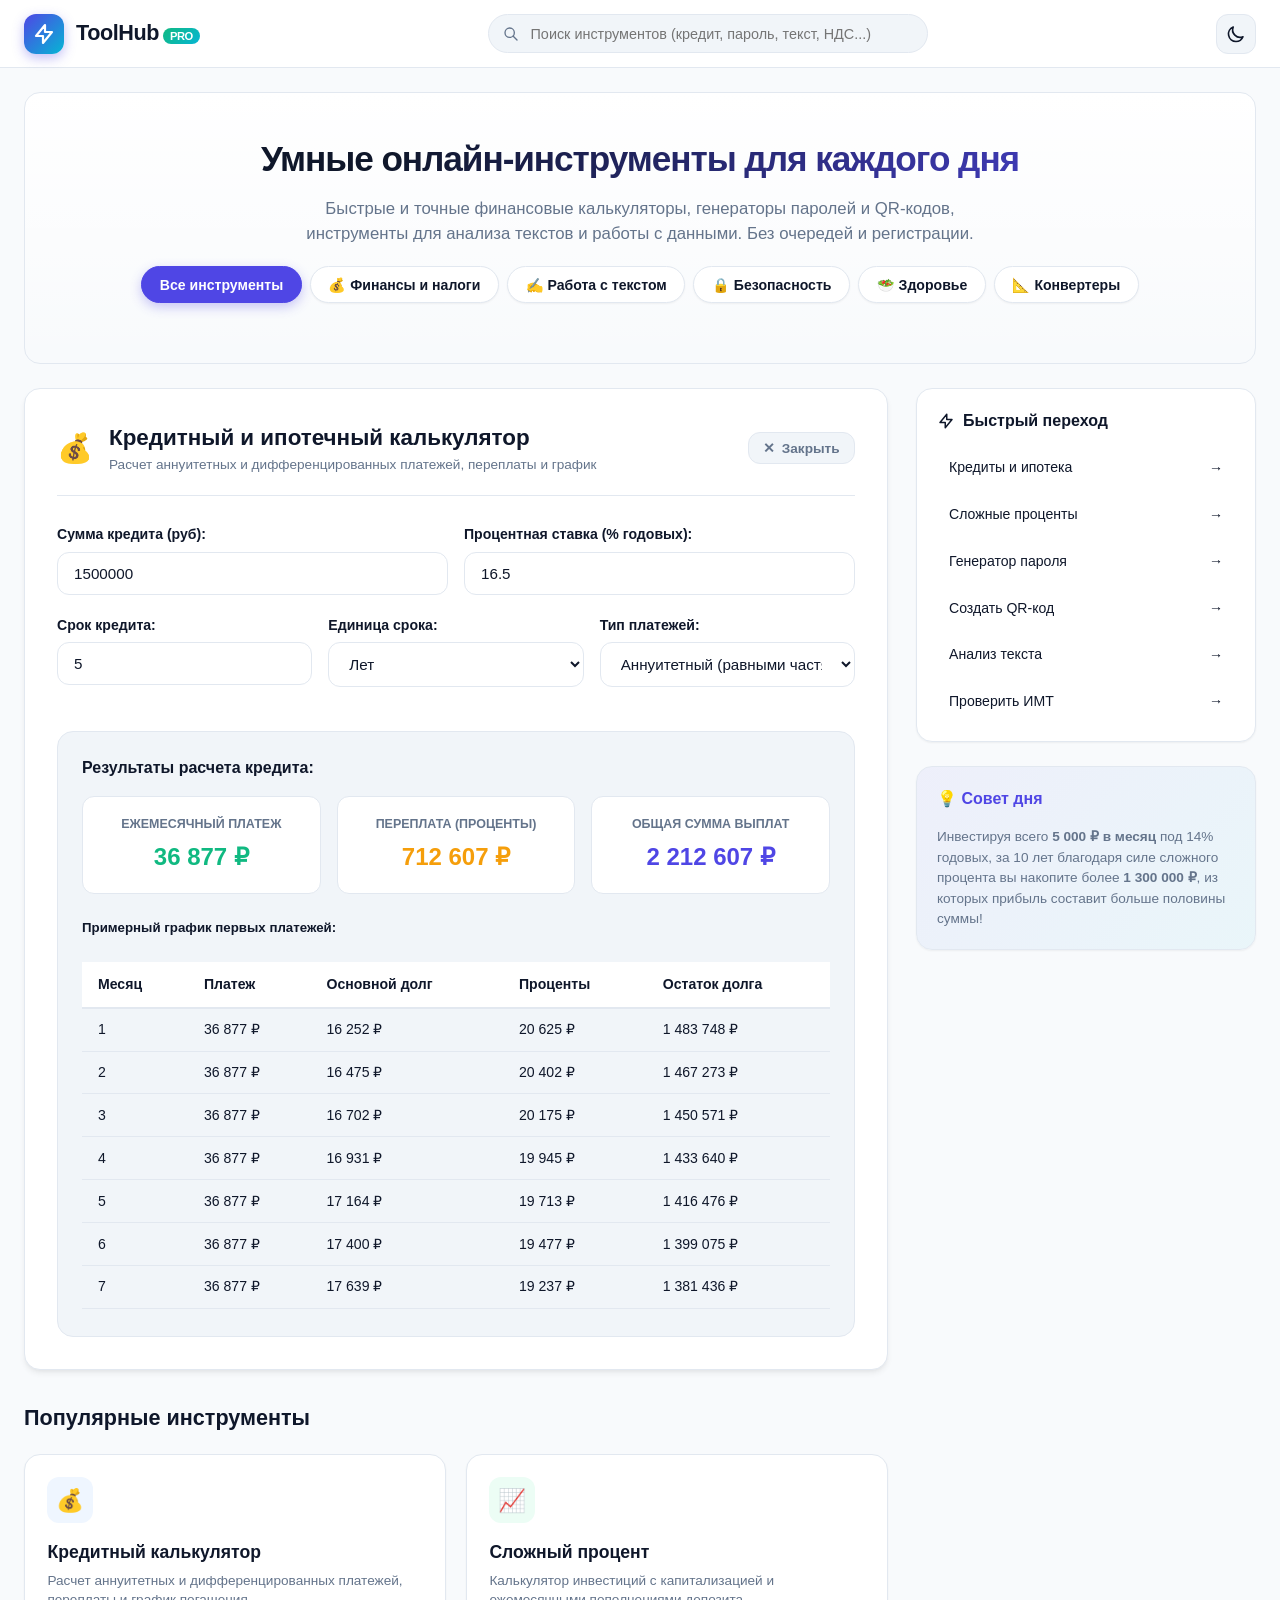
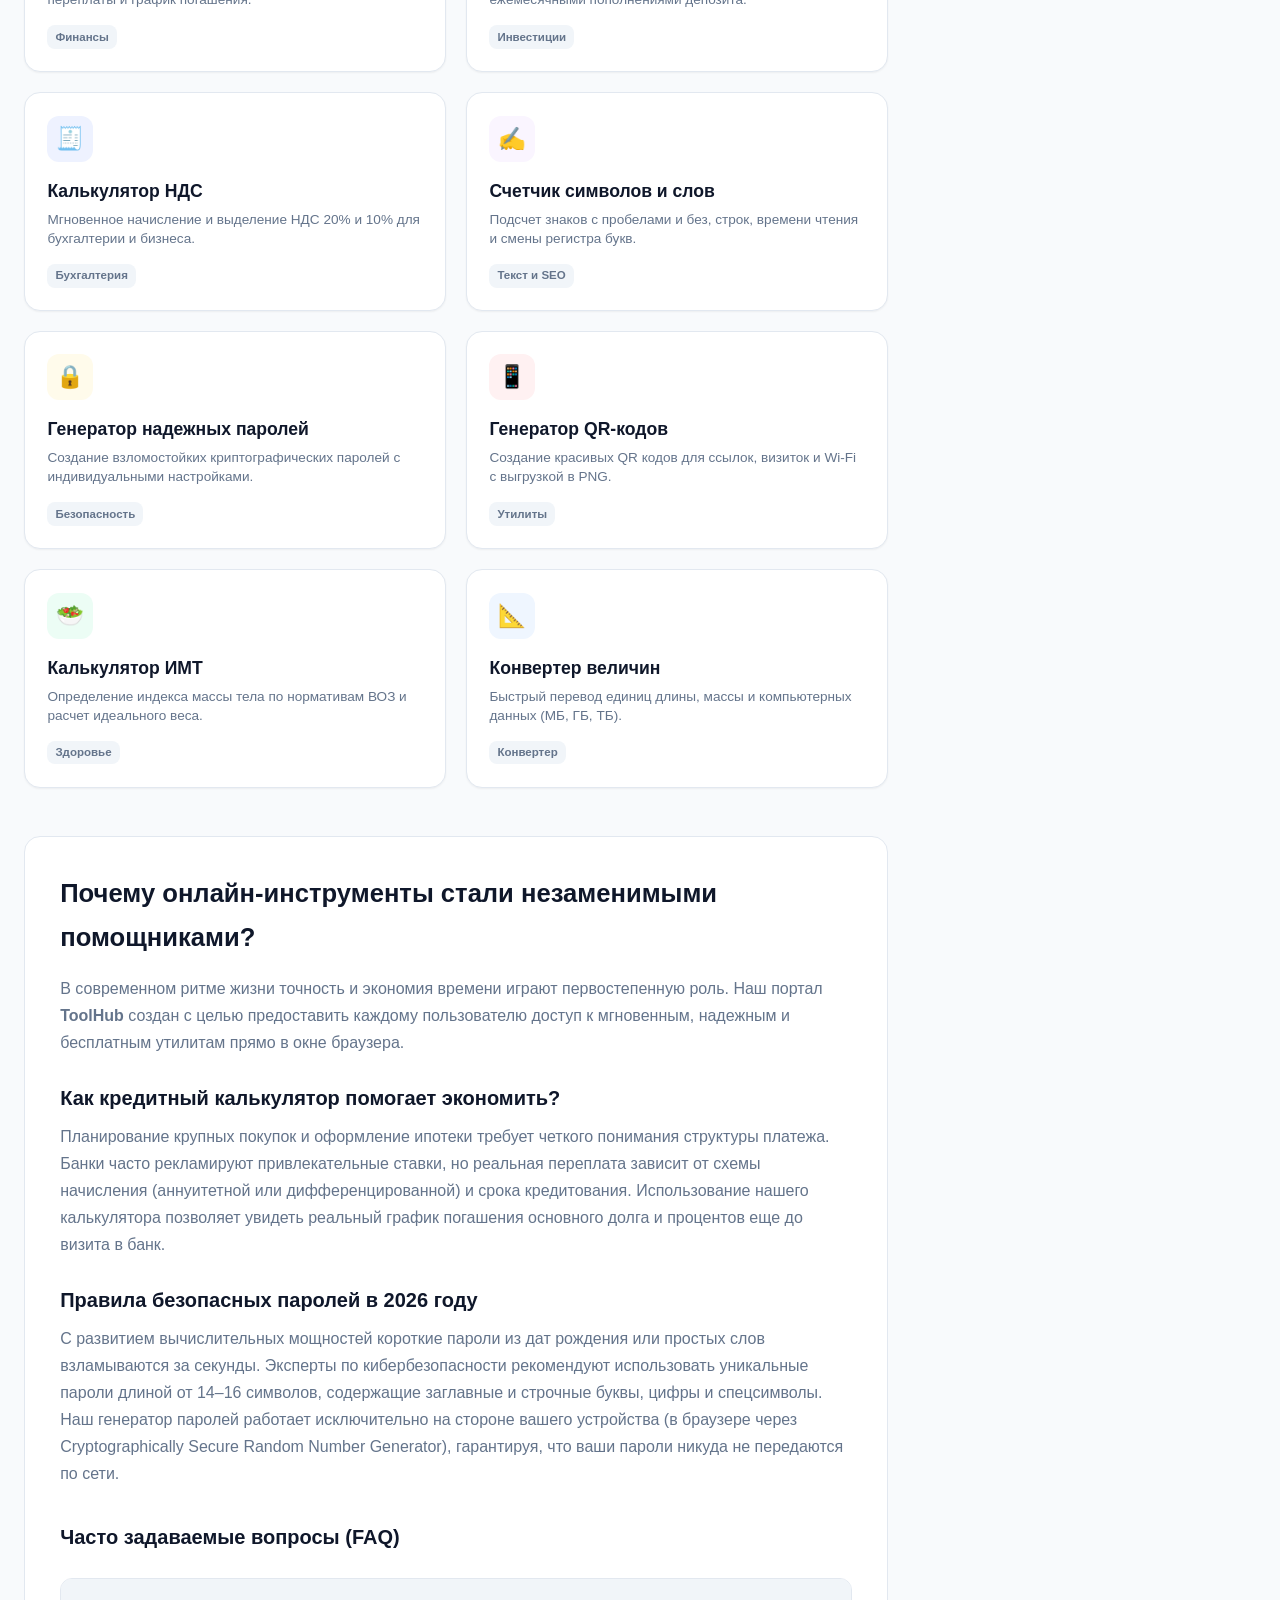
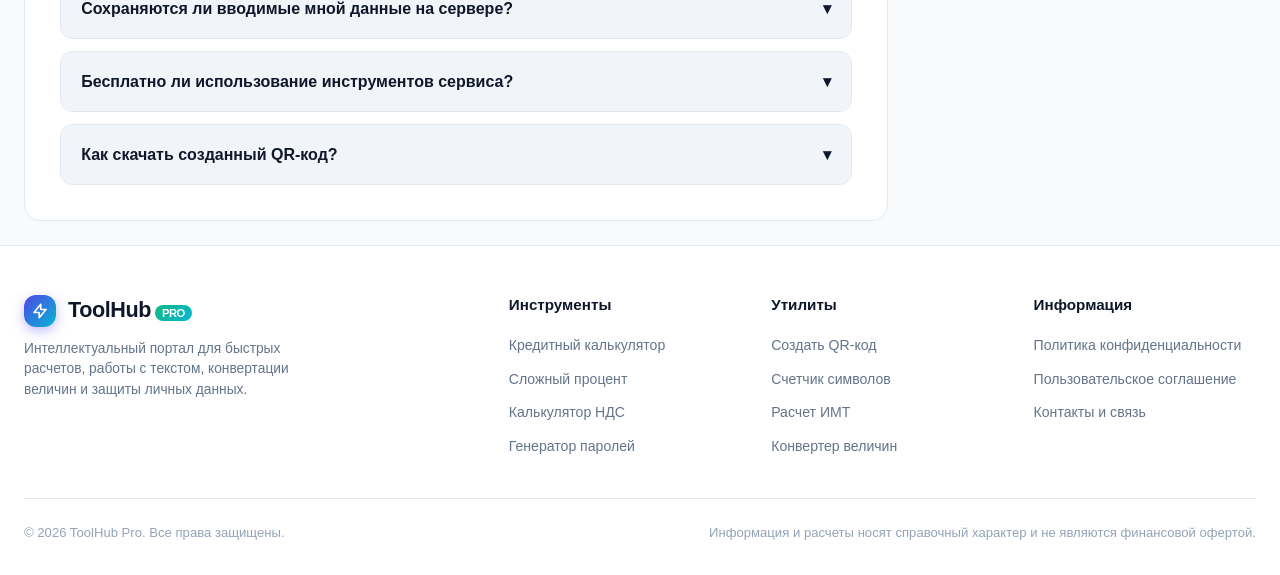
==== commit 56b2a2d6: "Remove manual ad zones for Google Auto Ads" ====
--- a/index.html
+++ b/index.html
@@ -6,26 +6,23 @@
   <title>ToolHub — Полезные онлайн калькуляторы и инструменты бесплатно</title>
   <meta name="description" content="Универсальный портал бесплатных онлайн-инструментов: кредитный калькулятор, сложный процент, расчет НДС, генератор надежных паролей, QR-код онлайн, подсчет символов и слов, калькулятор ИМТ.">
   <meta name="keywords" content="онлайн калькулятор, кредитный калькулятор, генератор паролей, подсчет символов, qr код онлайн, расчет ндс, сложный процент">
-  <link rel="canonical" href="https://yourdomain.com/">
+  <link rel="canonical" href="https://toolhubru.netlify.app/">
   
   <!-- Open Graph / Соцсети -->
   <meta property="og:type" content="website">
   <meta property="og:title" content="ToolHub — Полезные онлайн калькуляторы и инструменты">
   <meta property="og:description" content="Все популярные инструменты и калькуляторы в одном месте. Быстро, точно и без рекламы на весь экран.">
-  <meta property="og:url" content="https://yourdomain.com/">
+  <meta property="og:url" content="https://toolhubru.netlify.app/">
 
   <!-- Стили -->
   <link rel="stylesheet" href="css/style.css">
 
-  <!-- ======================================================================
-       РЕКЛАМНЫЙ КОД (ВСТАВЛЯЕТСЯ В HEAD):
-       Пример для Google AdSense:
-       <script async src="https://pagead2.googlesyndication.com/pagead/js/adsbygoogle.js?client=ca-pub-XXXXXXXXXXXXXXXX" crossorigin="anonymous"></script>
-
-       Пример для Рекламной сети Яндекса (РСЯ):
-       <script>window.yaContextCb=window.yaContextCb||[]</script>
-       <script src="https://yandex.ru/ads/system/context.js" async></script>
-       ====================================================================== -->
+  <!-- Google AdSense -->
+  <script async src="https://pagead2.googlesyndication.com/pagead/js/adsbygoogle.js?client=ca-pub-3663275754582793"
+     crossorigin="anonymous"></script>
+
+  <!-- Google Site Verification -->
+  <meta name="google-site-verification" content="I2spP5wuBiaCLEjai1HdsvS7xEB3YKk5bXtyg-3AJss" />
 </head>
 <body>
 
@@ -66,31 +63,6 @@
        ГЛАВНАЯ ОБЛАСТЬ
        ====================================================================== -->
   <main class="main-wrapper">
-
-    <!-- ==================================================================
-         РЕКЛАМНОЕ МЕСТО №1: ВЕРХНИЙ БАННЕР (LEADERBOARD 728x90 / АДАПТИВНЫЙ)
-         Один из самых доходных баннеров для десктопа и планшетов
-         ================================================================== -->
-    <div class="ad-slot ad-leaderboard">
-      <span class="ad-label">Реклама</span>
-      <div class="ad-placeholder">
-        <span class="ad-placeholder-badge">Рекламный блок №1 (Верхний баннер 728x90 / Адаптивный)</span>
-        <small>Сюда вставляется код блока РСЯ (Яндекс) или Google AdSense Leaderboard</small>
-        <!-- 
-        ВСТАВЬТЕ ВАШ КОД БАННЕРА ЗДЕСЬ:
-        Пример для РСЯ:
-        <div id="yandex_rtb_R-A-123456-1"></div>
-        <script>
-        window.yaContextCb.push(()=>{
-            Ya.Context.AdvManager.render({
-                renderTo: 'yandex_rtb_R-A-123456-1',
-                blockId: 'R-A-123456-1'
-            })
-        })
-        </script>
-        -->
-      </div>
-    </div>
 
     <!-- Приветственный блок -->
     <section class="hero-banner">
@@ -536,19 +508,6 @@
         </div>
 
         <!-- ==============================================================
-             РЕКЛАМНОЕ МЕСТО №3: ВНУТРИКОНТЕНТНЫЙ БАННЕР (IN-CONTENT)
-             Показывается прямо под списком инструментов
-             ============================================================== -->
-        <div class="ad-slot ad-incontent">
-          <span class="ad-label">Реклама</span>
-          <div class="ad-placeholder">
-            <span class="ad-placeholder-badge">Рекламный блок №3 (Горизонтальный блок в контенте)</span>
-            <small>Рекомендуется адаптивный медийный блок РСЯ или AdSense In-Article</small>
-            <!-- ВСТАВЬТЕ КОД РЕКЛАМЫ ЗДЕСЬ -->
-          </div>
-        </div>
-
-        <!-- ==============================================================
              SEO-СТАТЬИ И FAQ (НЕОБХОДИМЫ ДЛЯ ПРОХОЖДЕНИЯ МОДЕРАЦИИ В РСЯ / ADSENSE)
              ============================================================== -->
         <article class="seo-content-section">
@@ -598,21 +557,8 @@
 
       </section>
 
-      <!-- Правая колонка: Липкий сайдбар с рекламой и виджетами -->
+      <!-- Правая колонка: Липкий сайдбар с виджетами -->
       <aside class="sidebar">
-
-        <!-- ==============================================================
-             РЕКЛАМНОЕ МЕСТО №2: САЙДБАР (STICKY 300x250 / 300x600)
-             Самый кликабельный и прибыльный формат баннера
-             ============================================================== -->
-        <div class="ad-slot ad-sidebar">
-          <span class="ad-label">Реклама</span>
-          <div class="ad-placeholder">
-            <span class="ad-placeholder-badge">Рекламный блок №2 (Сайдбар 300x250 / 300x600)</span>
-            <small>Фиксируется при скролле (Sticky Ad) для максимального показа</small>
-            <!-- ВСТАВЬТЕ КОД РЕКЛАМЫ ЗДЕСЬ -->
-          </div>
-        </div>
 
         <!-- Виджет быстрых ссылок -->
         <div class="sidebar-card">
@@ -646,18 +592,6 @@
 
     </div>
 
-    <!-- ==================================================================
-         РЕКЛАМНОЕ МЕСТО №4: НИЖНИЙ БАННЕР ПЕРЕД ФУТЕРОМ
-         ================================================================== -->
-    <div class="ad-slot ad-leaderboard" style="margin-top: 3rem;">
-      <span class="ad-label">Реклама</span>
-      <div class="ad-placeholder">
-        <span class="ad-placeholder-badge">Рекламный блок №4 (Нижний баннер 728x90)</span>
-        <small>Завершающий показ для пользователей, дочитавших страницу</small>
-        <!-- ВСТАВЬТЕ КОД РЕКЛАМЫ ЗДЕСЬ -->
-      </div>
-    </div>
-
   </main>
 
   <!-- ======================================================================
